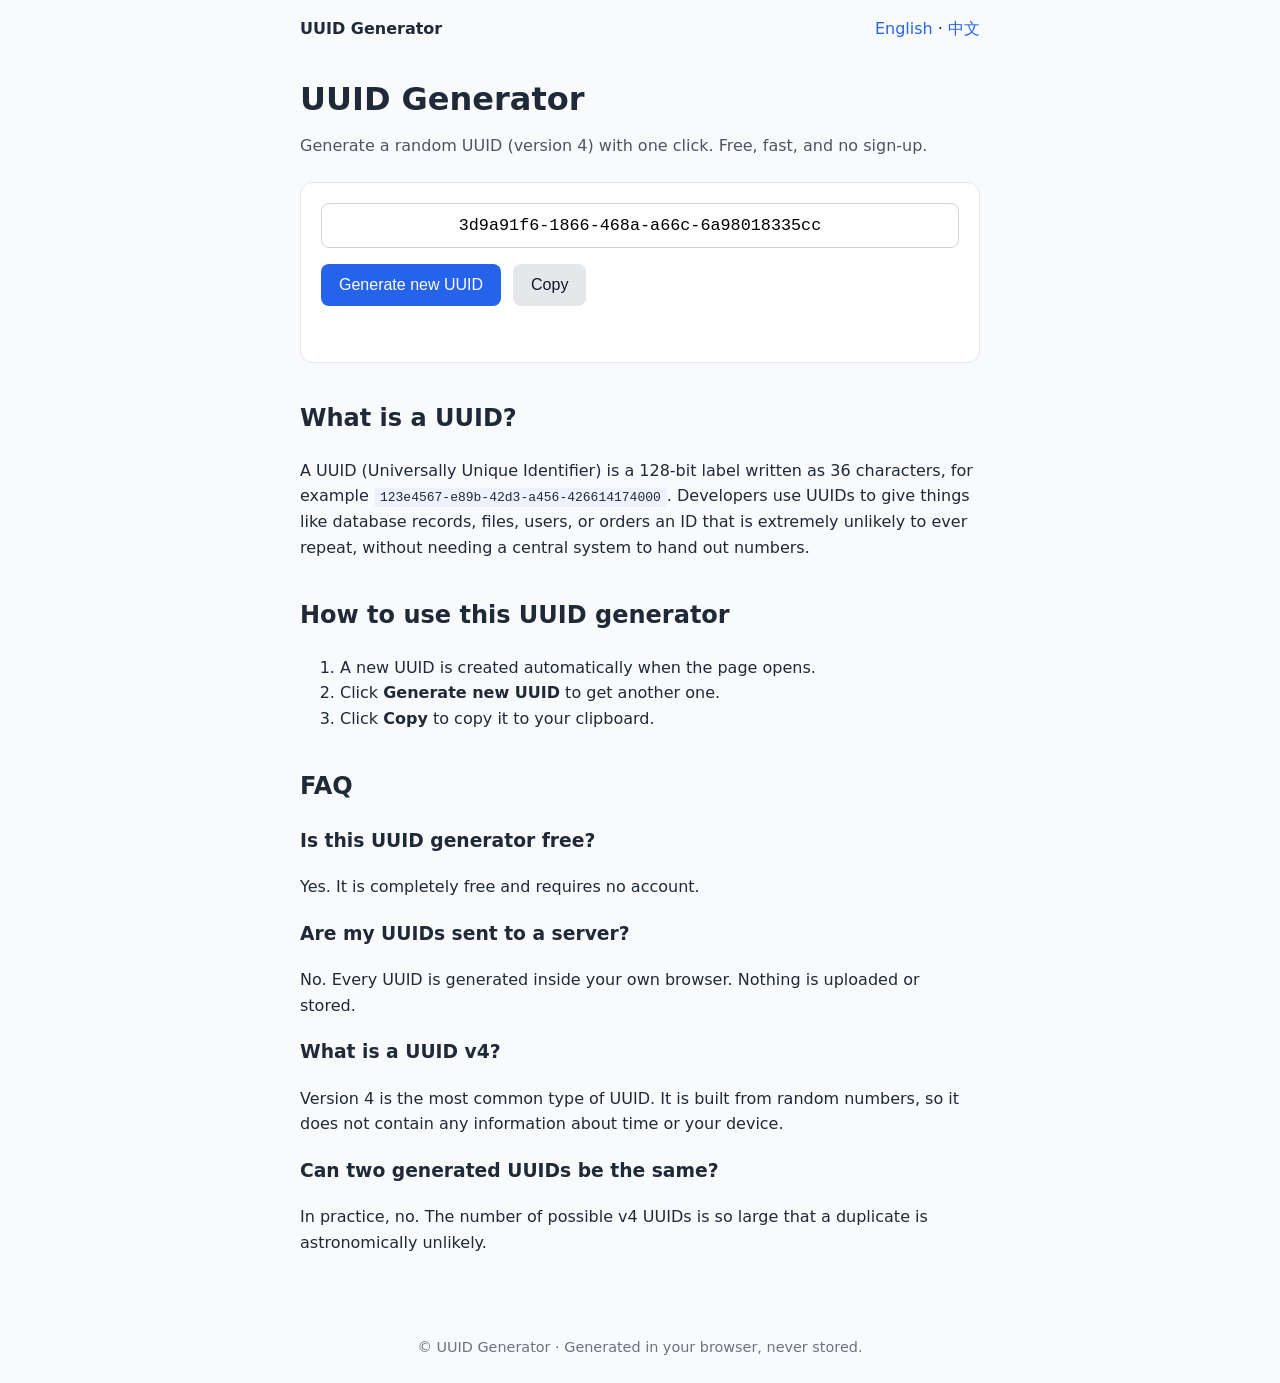
==== index.html @ d8705369 "Add static UUID Generator site for Vercel deployment Co-authored-by: tonyxufaker <tonyxufaker@users." ====
<!DOCTYPE html>
<html lang="en">
<head>
  <meta charset="UTF-8">
  <meta name="viewport" content="width=device-width, initial-scale=1">
  <title>UUID Generator – Generate Random UUID v4 Online</title>
  <meta name="description" content="Free online UUID generator. Create a random UUID (v4) with one click and copy it instantly. No sign-up, runs in your browser.">
  <link rel="canonical" href="https://YOUR-DOMAIN/">
  <link rel="alternate" hreflang="en" href="https://YOUR-DOMAIN/">
  <link rel="alternate" hreflang="zh-CN" href="https://YOUR-DOMAIN/zh/">
  <link rel="alternate" hreflang="x-default" href="https://YOUR-DOMAIN/">
  <link rel="icon" href="/favicon.svg" type="image/svg+xml">
  <link rel="stylesheet" href="style.css">
</head>
<body>
  <header class="top">
    <span class="logo">UUID Generator</span>
    <nav><a href="/">English</a> · <a href="/zh/" hreflang="zh-CN">中文</a></nav>
  </header>

  <main>
    <h1>UUID Generator</h1>
    <p class="lead">Generate a random UUID (version 4) with one click. Free, fast, and no sign-up.</p>

    <div class="tool">
      <input id="uuid-output" type="text" readonly aria-label="Generated UUID">
      <div class="buttons">
        <button id="btn-generate" type="button">Generate new UUID</button>
        <button id="btn-copy" type="button" class="secondary">Copy</button>
      </div>
      <p id="status" role="status"></p>
    </div>

    <section>
      <h2>What is a UUID?</h2>
      <p>A UUID (Universally Unique Identifier) is a 128-bit label written as 36 characters, for example <code>123e4567-e89b-42d3-a456-426614174000</code>. Developers use UUIDs to give things like database records, files, users, or orders an ID that is extremely unlikely to ever repeat, without needing a central system to hand out numbers.</p>
    </section>

    <section>
      <h2>How to use this UUID generator</h2>
      <ol>
        <li>A new UUID is created automatically when the page opens.</li>
        <li>Click <strong>Generate new UUID</strong> to get another one.</li>
        <li>Click <strong>Copy</strong> to copy it to your clipboard.</li>
      </ol>
    </section>

    <section>
      <h2>FAQ</h2>
      <h3>Is this UUID generator free?</h3>
      <p>Yes. It is completely free and requires no account.</p>
      <h3>Are my UUIDs sent to a server?</h3>
      <p>No. Every UUID is generated inside your own browser. Nothing is uploaded or stored.</p>
      <h3>What is a UUID v4?</h3>
      <p>Version 4 is the most common type of UUID. It is built from random numbers, so it does not contain any information about time or your device.</p>
      <h3>Can two generated UUIDs be the same?</h3>
      <p>In practice, no. The number of possible v4 UUIDs is so large that a duplicate is astronomically unlikely.</p>
    </section>
  </main>

  <footer>© UUID Generator · Generated in your browser, never stored.</footer>
  <script src="script.js"></script>
</body>
</html>
---- style.css ----
* { box-sizing: border-box; }

body {
  margin: 0;
  font-family: system-ui, -apple-system, "Segoe UI", "PingFang SC", "Microsoft YaHei", sans-serif;
  line-height: 1.6;
  color: #1f2937;
  background: #f9fafb;
}

.top {
  display: flex;
  justify-content: space-between;
  align-items: center;
  max-width: 720px;
  margin: 0 auto;
  padding: 16px 20px;
}
.logo { font-weight: 700; }
.top a { color: #2563eb; text-decoration: none; }
.top a:hover { text-decoration: underline; }

main { max-width: 720px; margin: 0 auto; padding: 0 20px 40px; }
h1 { font-size: 2rem; margin: 16px 0 8px; }
.lead { color: #4b5563; margin-top: 0; }
h2 { margin-top: 36px; }
code { background: #eef2ff; padding: 2px 6px; border-radius: 4px; word-break: break-all; }

.tool {
  background: #fff;
  border: 1px solid #e5e7eb;
  border-radius: 12px;
  padding: 20px;
  margin: 24px 0;
}

#uuid-output {
  width: 100%;
  padding: 12px;
  font-family: ui-monospace, Menlo, Consolas, monospace;
  font-size: clamp(0.78rem, 3.5vw, 1.05rem);
  text-align: center;
  border: 1px solid #d1d5db;
  border-radius: 8px;
}

.buttons { display: flex; gap: 12px; margin-top: 16px; flex-wrap: wrap; }

button {
  padding: 12px 18px;
  font-size: 1rem;
  border: 0;
  border-radius: 8px;
  background: #2563eb;
  color: #fff;
  cursor: pointer;
}
button:hover { background: #1d4ed8; }
button.secondary { background: #e5e7eb; color: #111827; }
button.secondary:hover { background: #d1d5db; }

#status { min-height: 1.5em; margin: 12px 0 0; color: #047857; }

footer { text-align: center; color: #6b7280; padding: 24px 20px; font-size: 0.9rem; }
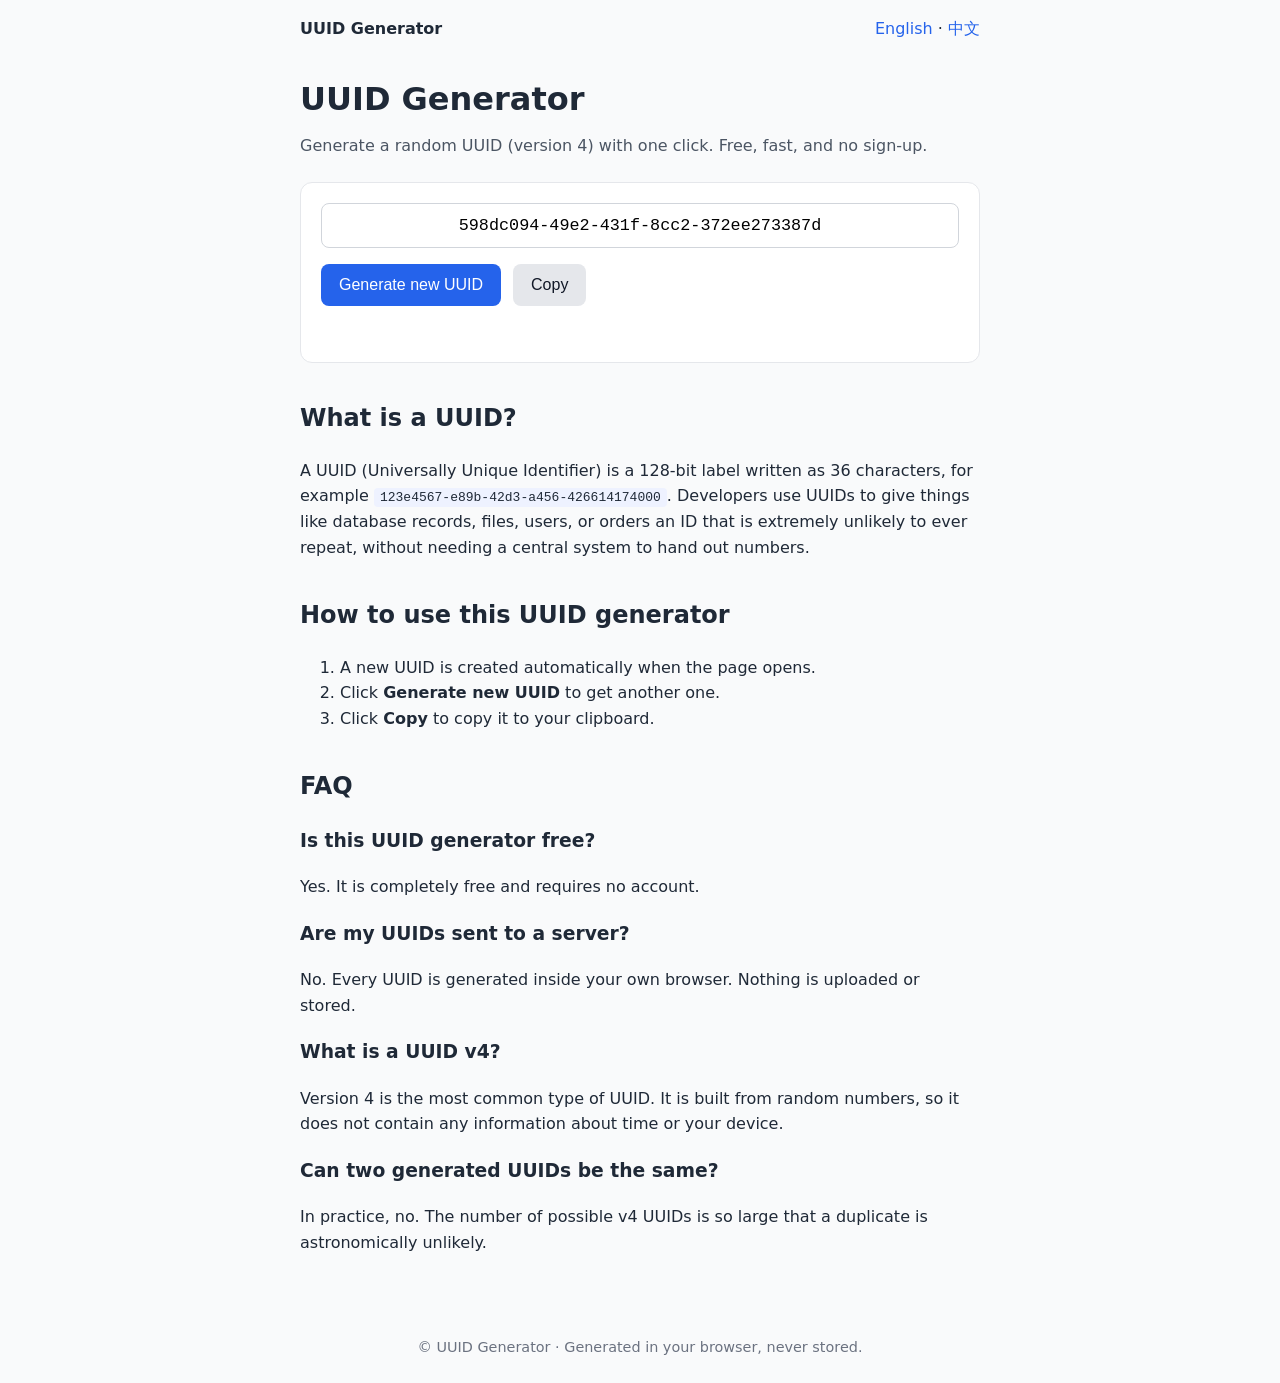
==== commit 82586d3a: "Replace YOUR-DOMAIN with production Vercel host Set canonical, hreflang, sitemap, and robots URLs to" ====
--- a/index.html
+++ b/index.html
@@ -5,10 +5,10 @@
   <meta name="viewport" content="width=device-width, initial-scale=1">
   <title>UUID Generator – Generate Random UUID v4 Online</title>
   <meta name="description" content="Free online UUID generator. Create a random UUID (v4) with one click and copy it instantly. No sign-up, runs in your browser.">
-  <link rel="canonical" href="https://YOUR-DOMAIN/">
-  <link rel="alternate" hreflang="en" href="https://YOUR-DOMAIN/">
-  <link rel="alternate" hreflang="zh-CN" href="https://YOUR-DOMAIN/zh/">
-  <link rel="alternate" hreflang="x-default" href="https://YOUR-DOMAIN/">
+  <link rel="canonical" href="https://uuid-generator-blond.vercel.app/">
+  <link rel="alternate" hreflang="en" href="https://uuid-generator-blond.vercel.app/">
+  <link rel="alternate" hreflang="zh-CN" href="https://uuid-generator-blond.vercel.app/zh/">
+  <link rel="alternate" hreflang="x-default" href="https://uuid-generator-blond.vercel.app/">
   <link rel="icon" href="/favicon.svg" type="image/svg+xml">
   <link rel="stylesheet" href="style.css">
 </head>
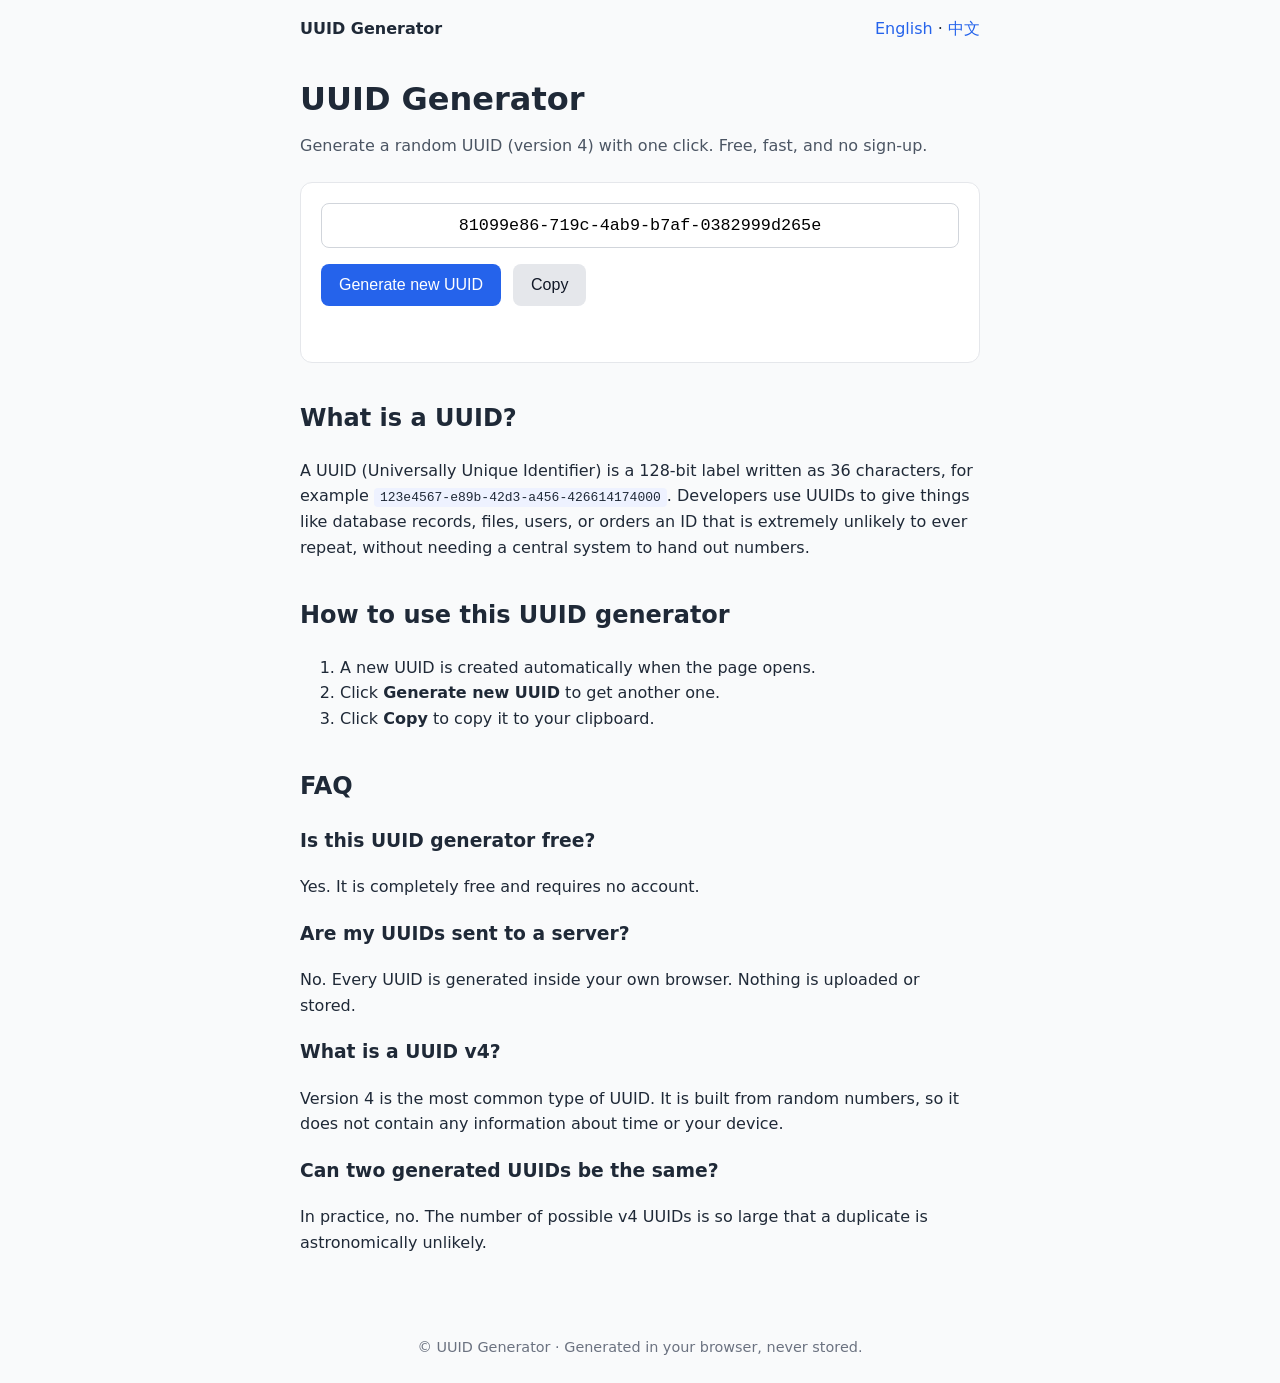
==== commit 4c19d9cc: "Add Google Search Console verification meta tag to English homepage Co-authored-by: tonyxufaker <ton" ====
--- a/index.html
+++ b/index.html
@@ -5,6 +5,7 @@
   <meta name="viewport" content="width=device-width, initial-scale=1">
   <title>UUID Generator – Generate Random UUID v4 Online</title>
   <meta name="description" content="Free online UUID generator. Create a random UUID (v4) with one click and copy it instantly. No sign-up, runs in your browser.">
+  <meta name="google-site-verification" content="G2ADn8NH1tue13Savks0w9VaD9A5ASfXGvraZD0v5E0" />
   <link rel="canonical" href="https://uuid-generator-blond.vercel.app/">
   <link rel="alternate" hreflang="en" href="https://uuid-generator-blond.vercel.app/">
   <link rel="alternate" hreflang="zh-CN" href="https://uuid-generator-blond.vercel.app/zh/">
